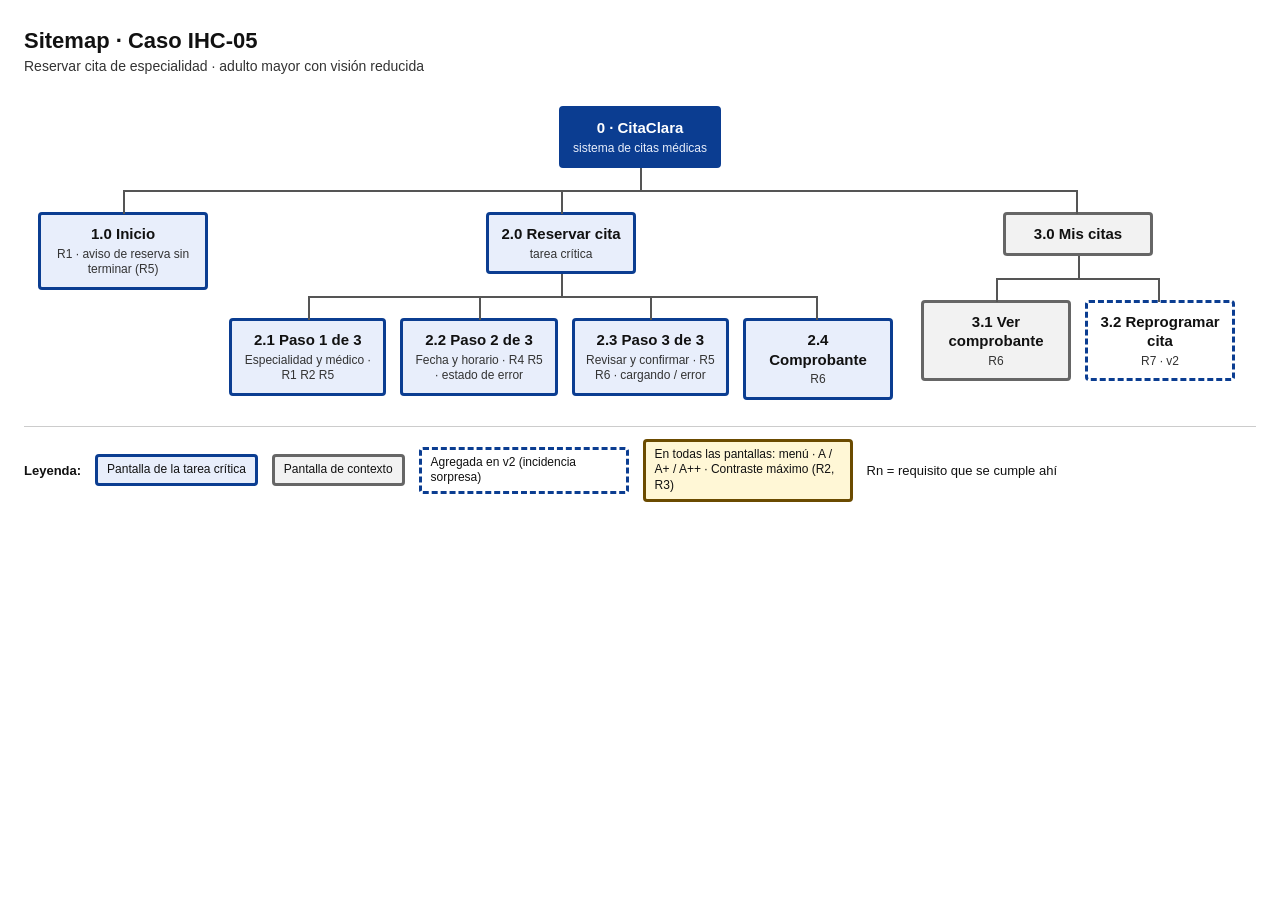
==== diagramas/sitemap.html @ effa2290 "Se inicio la estructura inicial" ====
<!doctype html><html lang="es"><head><meta charset="utf-8"><title>Sitemap · Caso IHC-05</title><style>
*{box-sizing:border-box} body{margin:0;padding:28px 24px;font-family:Arial,Helvetica,sans-serif;background:#fff;color:#111;display:inline-block}
h1{font-size:22px;margin:0 0 4px} p.sub{margin:0 0 10px;color:#333;font-size:14px}
.tree ul{padding-top:22px;position:relative;display:flex;justify-content:center;margin:0;padding-left:0}
.tree li{list-style:none;text-align:center;position:relative;padding:22px 7px 0}
.tree li::before,.tree li::after{content:'';position:absolute;top:0;right:50%;border-top:2px solid #555;width:50%;height:22px}
.tree li::after{right:auto;left:50%;border-left:2px solid #555}
.tree li:only-child::after,.tree li:only-child::before{display:none}
.tree li:only-child{padding-top:0}
.tree li:first-child::before,.tree li:last-child::after{border:0 none}
.tree li:last-child::before{border-right:2px solid #555}
.tree ul ul::before{content:'';position:absolute;top:0;left:50%;border-left:2px solid #555;width:0;height:22px}
.n{display:inline-block;min-width:150px;max-width:210px;padding:9px 11px;border:3px solid #0b3d91;background:#e8eefb;border-radius:4px;font-size:14px;line-height:1.3}
.n b{display:block;font-size:15px}
.n small{display:block;font-size:12px;color:#333;margin-top:3px}
.raiz{background:#0b3d91;color:#fff}.raiz small{color:#e8eefb}
.ctx{border-color:#666;background:#f2f2f2}
.nuevo{border-style:dashed;background:#fff}
.ley{display:flex;gap:14px;flex-wrap:wrap;margin-top:26px;font-size:13px;align-items:center;border-top:1px solid #ccc;padding-top:12px}
.ley .n{min-width:0;font-size:12px;padding:5px 9px}
.glob{background:#fff7d6;border-color:#6b4b00}
</style></head><body><h1>Sitemap · Caso IHC-05</h1><p class="sub">Reservar cita de especialidad · adulto mayor con visión reducida</p><div class="tree"><ul><li><div class="n raiz"><b>0 · CitaClara</b><small>sistema de citas médicas</small></div><ul><li><div class="n "><b>1.0 Inicio</b><small>R1 · aviso de reserva sin terminar (R5)</small></div></li><li><div class="n "><b>2.0 Reservar cita</b><small>tarea crítica</small></div><ul><li><div class="n "><b>2.1 Paso 1 de 3</b><small>Especialidad y médico · R1 R2 R5</small></div></li><li><div class="n "><b>2.2 Paso 2 de 3</b><small>Fecha y horario · R4 R5 · estado de error</small></div></li><li><div class="n "><b>2.3 Paso 3 de 3</b><small>Revisar y confirmar · R5 R6 · cargando / error</small></div></li><li><div class="n "><b>2.4 Comprobante</b><small>R6</small></div></li></ul></li><li><div class="n ctx"><b>3.0 Mis citas</b></div><ul><li><div class="n ctx"><b>3.1 Ver comprobante</b><small>R6</small></div></li><li><div class="n nuevo"><b>3.2 Reprogramar cita</b><small>R7 · v2</small></div></li></ul></li></ul></li></ul></div><div class="ley"><strong>Leyenda:</strong><span class="n">Pantalla de la tarea crítica</span><span class="n ctx">Pantalla de contexto</span><span class="n nuevo">Agregada en v2 (incidencia sorpresa)</span><span class="n glob">En todas las pantallas: menú · A / A+ / A++ · Contraste máximo (R2, R3)</span><span>Rn = requisito que se cumple ahí</span></div></body></html>
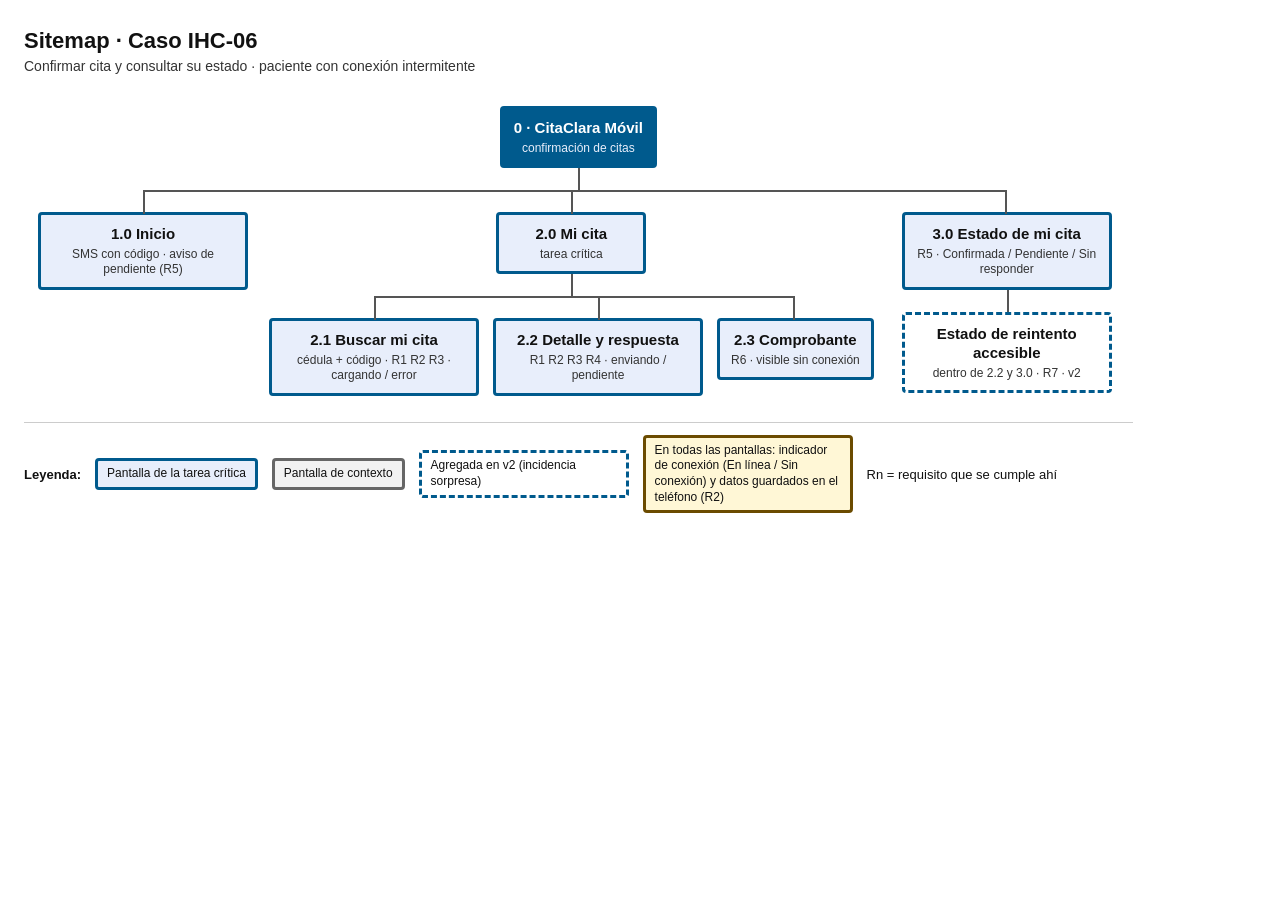
==== commit 6d83ac82: "Se agrego la estructura inicial de la tarjeta 2" ====
--- a/diagramas/sitemap.html
+++ b/diagramas/sitemap.html
@@ -1,4 +1,4 @@
-<!doctype html><html lang="es"><head><meta charset="utf-8"><title>Sitemap · Caso IHC-05</title><style>
+<!doctype html><html lang="es"><head><meta charset="utf-8"><title>Sitemap · Caso IHC-06</title><style>
 *{box-sizing:border-box} body{margin:0;padding:28px 24px;font-family:Arial,Helvetica,sans-serif;background:#fff;color:#111;display:inline-block}
 h1{font-size:22px;margin:0 0 4px} p.sub{margin:0 0 10px;color:#333;font-size:14px}
 .tree ul{padding-top:22px;position:relative;display:flex;justify-content:center;margin:0;padding-left:0}
@@ -10,13 +10,13 @@
 .tree li:first-child::before,.tree li:last-child::after{border:0 none}
 .tree li:last-child::before{border-right:2px solid #555}
 .tree ul ul::before{content:'';position:absolute;top:0;left:50%;border-left:2px solid #555;width:0;height:22px}
-.n{display:inline-block;min-width:150px;max-width:210px;padding:9px 11px;border:3px solid #0b3d91;background:#e8eefb;border-radius:4px;font-size:14px;line-height:1.3}
+.n{display:inline-block;min-width:150px;max-width:210px;padding:9px 11px;border:3px solid #005a8d;background:#e8eefb;border-radius:4px;font-size:14px;line-height:1.3}
 .n b{display:block;font-size:15px}
 .n small{display:block;font-size:12px;color:#333;margin-top:3px}
-.raiz{background:#0b3d91;color:#fff}.raiz small{color:#e8eefb}
+.raiz{background:#005a8d;color:#fff}.raiz small{color:#e8eefb}
 .ctx{border-color:#666;background:#f2f2f2}
 .nuevo{border-style:dashed;background:#fff}
 .ley{display:flex;gap:14px;flex-wrap:wrap;margin-top:26px;font-size:13px;align-items:center;border-top:1px solid #ccc;padding-top:12px}
 .ley .n{min-width:0;font-size:12px;padding:5px 9px}
 .glob{background:#fff7d6;border-color:#6b4b00}
-</style></head><body><h1>Sitemap · Caso IHC-05</h1><p class="sub">Reservar cita de especialidad · adulto mayor con visión reducida</p><div class="tree"><ul><li><div class="n raiz"><b>0 · CitaClara</b><small>sistema de citas médicas</small></div><ul><li><div class="n "><b>1.0 Inicio</b><small>R1 · aviso de reserva sin terminar (R5)</small></div></li><li><div class="n "><b>2.0 Reservar cita</b><small>tarea crítica</small></div><ul><li><div class="n "><b>2.1 Paso 1 de 3</b><small>Especialidad y médico · R1 R2 R5</small></div></li><li><div class="n "><b>2.2 Paso 2 de 3</b><small>Fecha y horario · R4 R5 · estado de error</small></div></li><li><div class="n "><b>2.3 Paso 3 de 3</b><small>Revisar y confirmar · R5 R6 · cargando / error</small></div></li><li><div class="n "><b>2.4 Comprobante</b><small>R6</small></div></li></ul></li><li><div class="n ctx"><b>3.0 Mis citas</b></div><ul><li><div class="n ctx"><b>3.1 Ver comprobante</b><small>R6</small></div></li><li><div class="n nuevo"><b>3.2 Reprogramar cita</b><small>R7 · v2</small></div></li></ul></li></ul></li></ul></div><div class="ley"><strong>Leyenda:</strong><span class="n">Pantalla de la tarea crítica</span><span class="n ctx">Pantalla de contexto</span><span class="n nuevo">Agregada en v2 (incidencia sorpresa)</span><span class="n glob">En todas las pantallas: menú · A / A+ / A++ · Contraste máximo (R2, R3)</span><span>Rn = requisito que se cumple ahí</span></div></body></html>+</style></head><body><h1>Sitemap · Caso IHC-06</h1><p class="sub">Confirmar cita y consultar su estado · paciente con conexión intermitente</p><div class="tree"><ul><li><div class="n raiz"><b>0 · CitaClara Móvil</b><small>confirmación de citas</small></div><ul><li><div class="n "><b>1.0 Inicio</b><small>SMS con código · aviso de pendiente (R5)</small></div></li><li><div class="n "><b>2.0 Mi cita</b><small>tarea crítica</small></div><ul><li><div class="n "><b>2.1 Buscar mi cita</b><small>cédula + código · R1 R2 R3 · cargando / error</small></div></li><li><div class="n "><b>2.2 Detalle y respuesta</b><small>R1 R2 R3 R4 · enviando / pendiente</small></div></li><li><div class="n "><b>2.3 Comprobante</b><small>R6 · visible sin conexión</small></div></li></ul></li><li><div class="n "><b>3.0 Estado de mi cita</b><small>R5 · Confirmada / Pendiente / Sin responder</small></div><ul><li><div class="n nuevo"><b>Estado de reintento accesible</b><small>dentro de 2.2 y 3.0 · R7 · v2</small></div></li></ul></li></ul></li></ul></div><div class="ley"><strong>Leyenda:</strong><span class="n">Pantalla de la tarea crítica</span><span class="n ctx">Pantalla de contexto</span><span class="n nuevo">Agregada en v2 (incidencia sorpresa)</span><span class="n glob">En todas las pantallas: indicador de conexión (En línea / Sin conexión) y datos guardados en el teléfono (R2)</span><span>Rn = requisito que se cumple ahí</span></div></body></html>
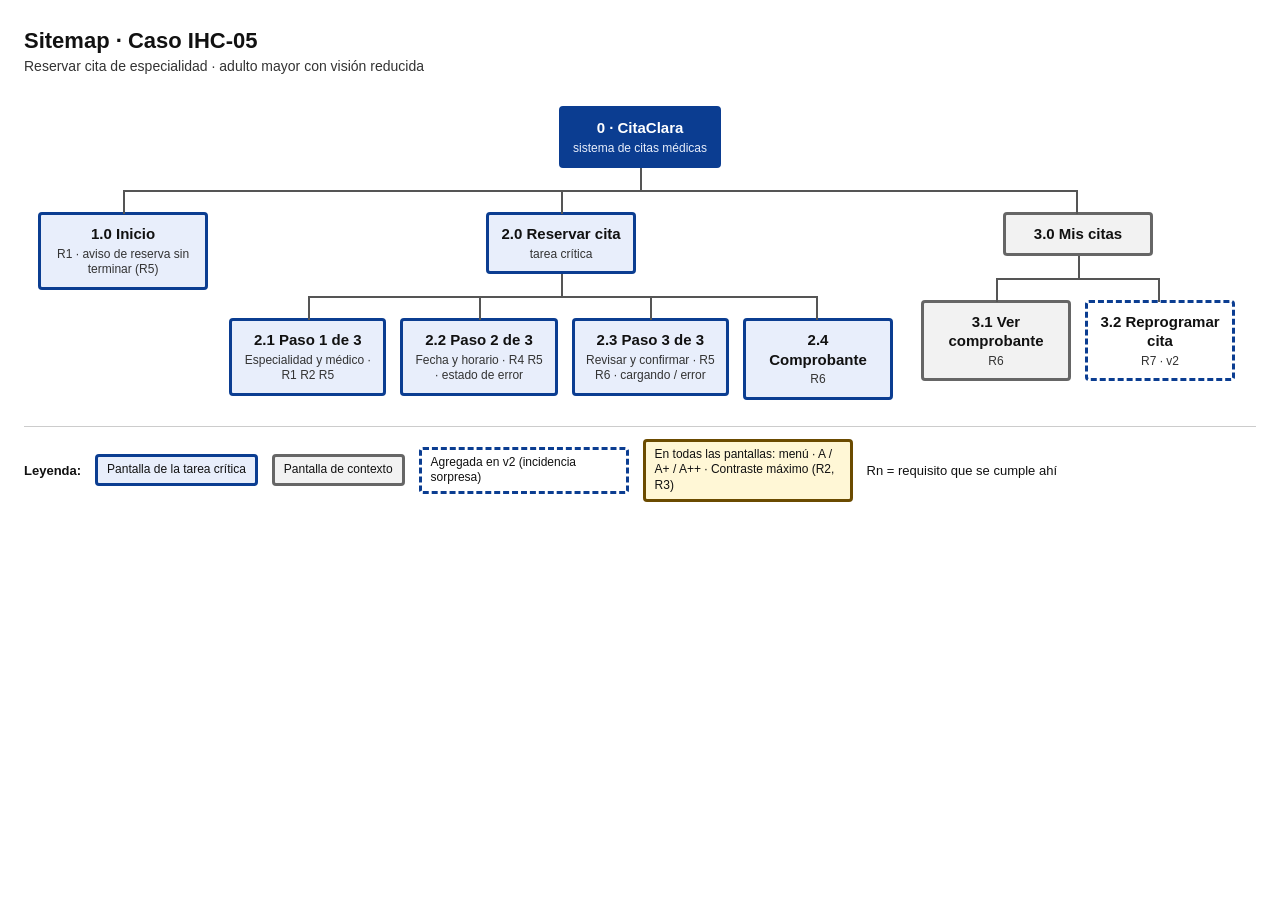
==== commit e965d82a: "Merge pull request #5 from VK0691/feature-GuatemalBryan-Caso_IHC-05_Vision_Reducida Prototipo v1 y v" ====
--- a/diagramas/sitemap.html
+++ b/diagramas/sitemap.html
@@ -1,4 +1,4 @@
-<!doctype html><html lang="es"><head><meta charset="utf-8"><title>Sitemap · Caso IHC-06</title><style>
+<!doctype html><html lang="es"><head><meta charset="utf-8"><title>Sitemap · Caso IHC-05</title><style>
 *{box-sizing:border-box} body{margin:0;padding:28px 24px;font-family:Arial,Helvetica,sans-serif;background:#fff;color:#111;display:inline-block}
 h1{font-size:22px;margin:0 0 4px} p.sub{margin:0 0 10px;color:#333;font-size:14px}
 .tree ul{padding-top:22px;position:relative;display:flex;justify-content:center;margin:0;padding-left:0}
@@ -10,13 +10,13 @@
 .tree li:first-child::before,.tree li:last-child::after{border:0 none}
 .tree li:last-child::before{border-right:2px solid #555}
 .tree ul ul::before{content:'';position:absolute;top:0;left:50%;border-left:2px solid #555;width:0;height:22px}
-.n{display:inline-block;min-width:150px;max-width:210px;padding:9px 11px;border:3px solid #005a8d;background:#e8eefb;border-radius:4px;font-size:14px;line-height:1.3}
+.n{display:inline-block;min-width:150px;max-width:210px;padding:9px 11px;border:3px solid #0b3d91;background:#e8eefb;border-radius:4px;font-size:14px;line-height:1.3}
 .n b{display:block;font-size:15px}
 .n small{display:block;font-size:12px;color:#333;margin-top:3px}
-.raiz{background:#005a8d;color:#fff}.raiz small{color:#e8eefb}
+.raiz{background:#0b3d91;color:#fff}.raiz small{color:#e8eefb}
 .ctx{border-color:#666;background:#f2f2f2}
 .nuevo{border-style:dashed;background:#fff}
 .ley{display:flex;gap:14px;flex-wrap:wrap;margin-top:26px;font-size:13px;align-items:center;border-top:1px solid #ccc;padding-top:12px}
 .ley .n{min-width:0;font-size:12px;padding:5px 9px}
 .glob{background:#fff7d6;border-color:#6b4b00}
-</style></head><body><h1>Sitemap · Caso IHC-06</h1><p class="sub">Confirmar cita y consultar su estado · paciente con conexión intermitente</p><div class="tree"><ul><li><div class="n raiz"><b>0 · CitaClara Móvil</b><small>confirmación de citas</small></div><ul><li><div class="n "><b>1.0 Inicio</b><small>SMS con código · aviso de pendiente (R5)</small></div></li><li><div class="n "><b>2.0 Mi cita</b><small>tarea crítica</small></div><ul><li><div class="n "><b>2.1 Buscar mi cita</b><small>cédula + código · R1 R2 R3 · cargando / error</small></div></li><li><div class="n "><b>2.2 Detalle y respuesta</b><small>R1 R2 R3 R4 · enviando / pendiente</small></div></li><li><div class="n "><b>2.3 Comprobante</b><small>R6 · visible sin conexión</small></div></li></ul></li><li><div class="n "><b>3.0 Estado de mi cita</b><small>R5 · Confirmada / Pendiente / Sin responder</small></div><ul><li><div class="n nuevo"><b>Estado de reintento accesible</b><small>dentro de 2.2 y 3.0 · R7 · v2</small></div></li></ul></li></ul></li></ul></div><div class="ley"><strong>Leyenda:</strong><span class="n">Pantalla de la tarea crítica</span><span class="n ctx">Pantalla de contexto</span><span class="n nuevo">Agregada en v2 (incidencia sorpresa)</span><span class="n glob">En todas las pantallas: indicador de conexión (En línea / Sin conexión) y datos guardados en el teléfono (R2)</span><span>Rn = requisito que se cumple ahí</span></div></body></html>+</style></head><body><h1>Sitemap · Caso IHC-05</h1><p class="sub">Reservar cita de especialidad · adulto mayor con visión reducida</p><div class="tree"><ul><li><div class="n raiz"><b>0 · CitaClara</b><small>sistema de citas médicas</small></div><ul><li><div class="n "><b>1.0 Inicio</b><small>R1 · aviso de reserva sin terminar (R5)</small></div></li><li><div class="n "><b>2.0 Reservar cita</b><small>tarea crítica</small></div><ul><li><div class="n "><b>2.1 Paso 1 de 3</b><small>Especialidad y médico · R1 R2 R5</small></div></li><li><div class="n "><b>2.2 Paso 2 de 3</b><small>Fecha y horario · R4 R5 · estado de error</small></div></li><li><div class="n "><b>2.3 Paso 3 de 3</b><small>Revisar y confirmar · R5 R6 · cargando / error</small></div></li><li><div class="n "><b>2.4 Comprobante</b><small>R6</small></div></li></ul></li><li><div class="n ctx"><b>3.0 Mis citas</b></div><ul><li><div class="n ctx"><b>3.1 Ver comprobante</b><small>R6</small></div></li><li><div class="n nuevo"><b>3.2 Reprogramar cita</b><small>R7 · v2</small></div></li></ul></li></ul></li></ul></div><div class="ley"><strong>Leyenda:</strong><span class="n">Pantalla de la tarea crítica</span><span class="n ctx">Pantalla de contexto</span><span class="n nuevo">Agregada en v2 (incidencia sorpresa)</span><span class="n glob">En todas las pantallas: menú · A / A+ / A++ · Contraste máximo (R2, R3)</span><span>Rn = requisito que se cumple ahí</span></div></body></html>
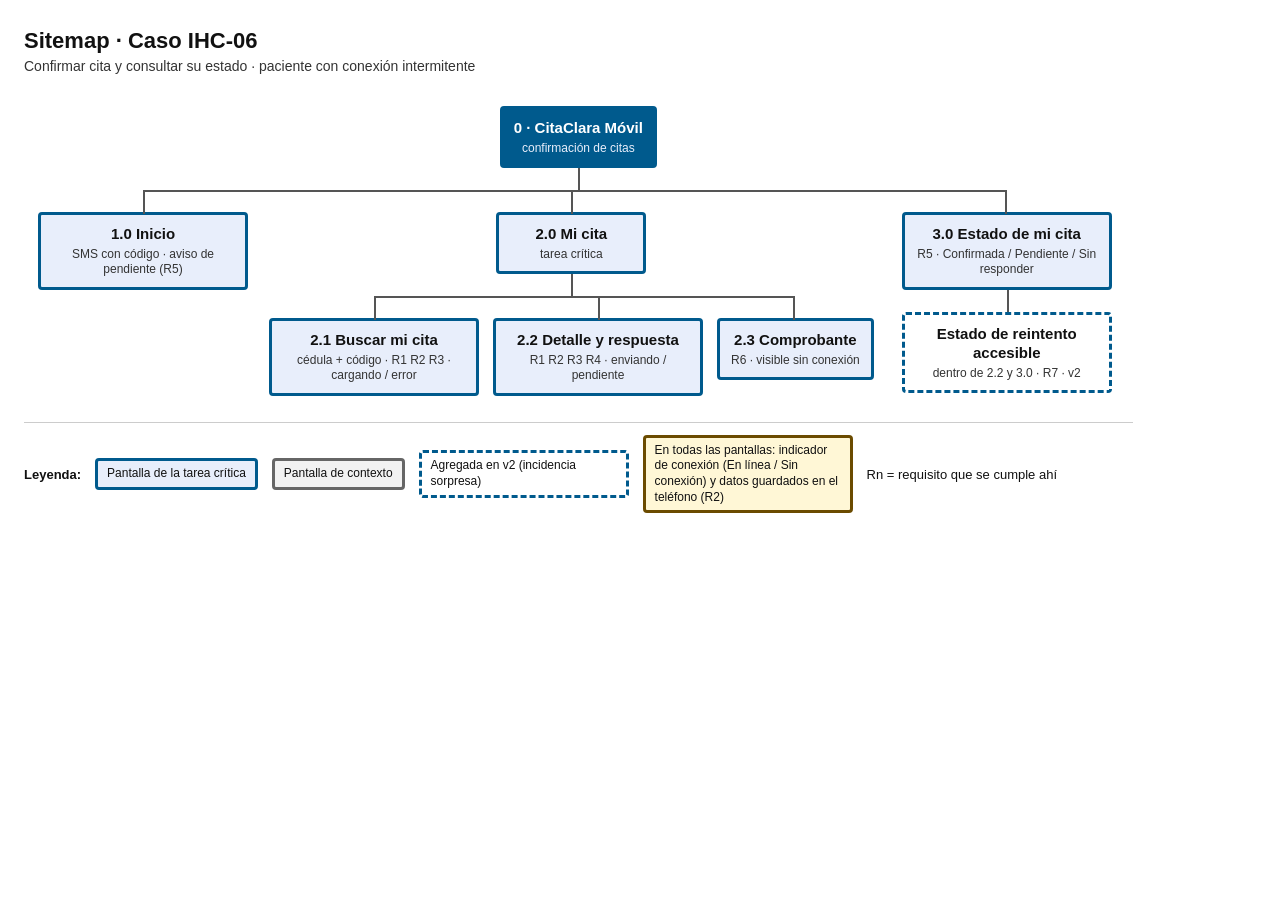
==== commit f7374e88: "Merge pull request #9 from VK0691/feature-GuatemalBryan-Caso_IHC-06_Conexion_Intermitente Evidencias" ====
--- a/diagramas/sitemap.html
+++ b/diagramas/sitemap.html
@@ -1,4 +1,4 @@
-<!doctype html><html lang="es"><head><meta charset="utf-8"><title>Sitemap · Caso IHC-05</title><style>
+<!doctype html><html lang="es"><head><meta charset="utf-8"><title>Sitemap · Caso IHC-06</title><style>
 *{box-sizing:border-box} body{margin:0;padding:28px 24px;font-family:Arial,Helvetica,sans-serif;background:#fff;color:#111;display:inline-block}
 h1{font-size:22px;margin:0 0 4px} p.sub{margin:0 0 10px;color:#333;font-size:14px}
 .tree ul{padding-top:22px;position:relative;display:flex;justify-content:center;margin:0;padding-left:0}
@@ -10,13 +10,13 @@
 .tree li:first-child::before,.tree li:last-child::after{border:0 none}
 .tree li:last-child::before{border-right:2px solid #555}
 .tree ul ul::before{content:'';position:absolute;top:0;left:50%;border-left:2px solid #555;width:0;height:22px}
-.n{display:inline-block;min-width:150px;max-width:210px;padding:9px 11px;border:3px solid #0b3d91;background:#e8eefb;border-radius:4px;font-size:14px;line-height:1.3}
+.n{display:inline-block;min-width:150px;max-width:210px;padding:9px 11px;border:3px solid #005a8d;background:#e8eefb;border-radius:4px;font-size:14px;line-height:1.3}
 .n b{display:block;font-size:15px}
 .n small{display:block;font-size:12px;color:#333;margin-top:3px}
-.raiz{background:#0b3d91;color:#fff}.raiz small{color:#e8eefb}
+.raiz{background:#005a8d;color:#fff}.raiz small{color:#e8eefb}
 .ctx{border-color:#666;background:#f2f2f2}
 .nuevo{border-style:dashed;background:#fff}
 .ley{display:flex;gap:14px;flex-wrap:wrap;margin-top:26px;font-size:13px;align-items:center;border-top:1px solid #ccc;padding-top:12px}
 .ley .n{min-width:0;font-size:12px;padding:5px 9px}
 .glob{background:#fff7d6;border-color:#6b4b00}
-</style></head><body><h1>Sitemap · Caso IHC-05</h1><p class="sub">Reservar cita de especialidad · adulto mayor con visión reducida</p><div class="tree"><ul><li><div class="n raiz"><b>0 · CitaClara</b><small>sistema de citas médicas</small></div><ul><li><div class="n "><b>1.0 Inicio</b><small>R1 · aviso de reserva sin terminar (R5)</small></div></li><li><div class="n "><b>2.0 Reservar cita</b><small>tarea crítica</small></div><ul><li><div class="n "><b>2.1 Paso 1 de 3</b><small>Especialidad y médico · R1 R2 R5</small></div></li><li><div class="n "><b>2.2 Paso 2 de 3</b><small>Fecha y horario · R4 R5 · estado de error</small></div></li><li><div class="n "><b>2.3 Paso 3 de 3</b><small>Revisar y confirmar · R5 R6 · cargando / error</small></div></li><li><div class="n "><b>2.4 Comprobante</b><small>R6</small></div></li></ul></li><li><div class="n ctx"><b>3.0 Mis citas</b></div><ul><li><div class="n ctx"><b>3.1 Ver comprobante</b><small>R6</small></div></li><li><div class="n nuevo"><b>3.2 Reprogramar cita</b><small>R7 · v2</small></div></li></ul></li></ul></li></ul></div><div class="ley"><strong>Leyenda:</strong><span class="n">Pantalla de la tarea crítica</span><span class="n ctx">Pantalla de contexto</span><span class="n nuevo">Agregada en v2 (incidencia sorpresa)</span><span class="n glob">En todas las pantallas: menú · A / A+ / A++ · Contraste máximo (R2, R3)</span><span>Rn = requisito que se cumple ahí</span></div></body></html>+</style></head><body><h1>Sitemap · Caso IHC-06</h1><p class="sub">Confirmar cita y consultar su estado · paciente con conexión intermitente</p><div class="tree"><ul><li><div class="n raiz"><b>0 · CitaClara Móvil</b><small>confirmación de citas</small></div><ul><li><div class="n "><b>1.0 Inicio</b><small>SMS con código · aviso de pendiente (R5)</small></div></li><li><div class="n "><b>2.0 Mi cita</b><small>tarea crítica</small></div><ul><li><div class="n "><b>2.1 Buscar mi cita</b><small>cédula + código · R1 R2 R3 · cargando / error</small></div></li><li><div class="n "><b>2.2 Detalle y respuesta</b><small>R1 R2 R3 R4 · enviando / pendiente</small></div></li><li><div class="n "><b>2.3 Comprobante</b><small>R6 · visible sin conexión</small></div></li></ul></li><li><div class="n "><b>3.0 Estado de mi cita</b><small>R5 · Confirmada / Pendiente / Sin responder</small></div><ul><li><div class="n nuevo"><b>Estado de reintento accesible</b><small>dentro de 2.2 y 3.0 · R7 · v2</small></div></li></ul></li></ul></li></ul></div><div class="ley"><strong>Leyenda:</strong><span class="n">Pantalla de la tarea crítica</span><span class="n ctx">Pantalla de contexto</span><span class="n nuevo">Agregada en v2 (incidencia sorpresa)</span><span class="n glob">En todas las pantallas: indicador de conexión (En línea / Sin conexión) y datos guardados en el teléfono (R2)</span><span>Rn = requisito que se cumple ahí</span></div></body></html>
